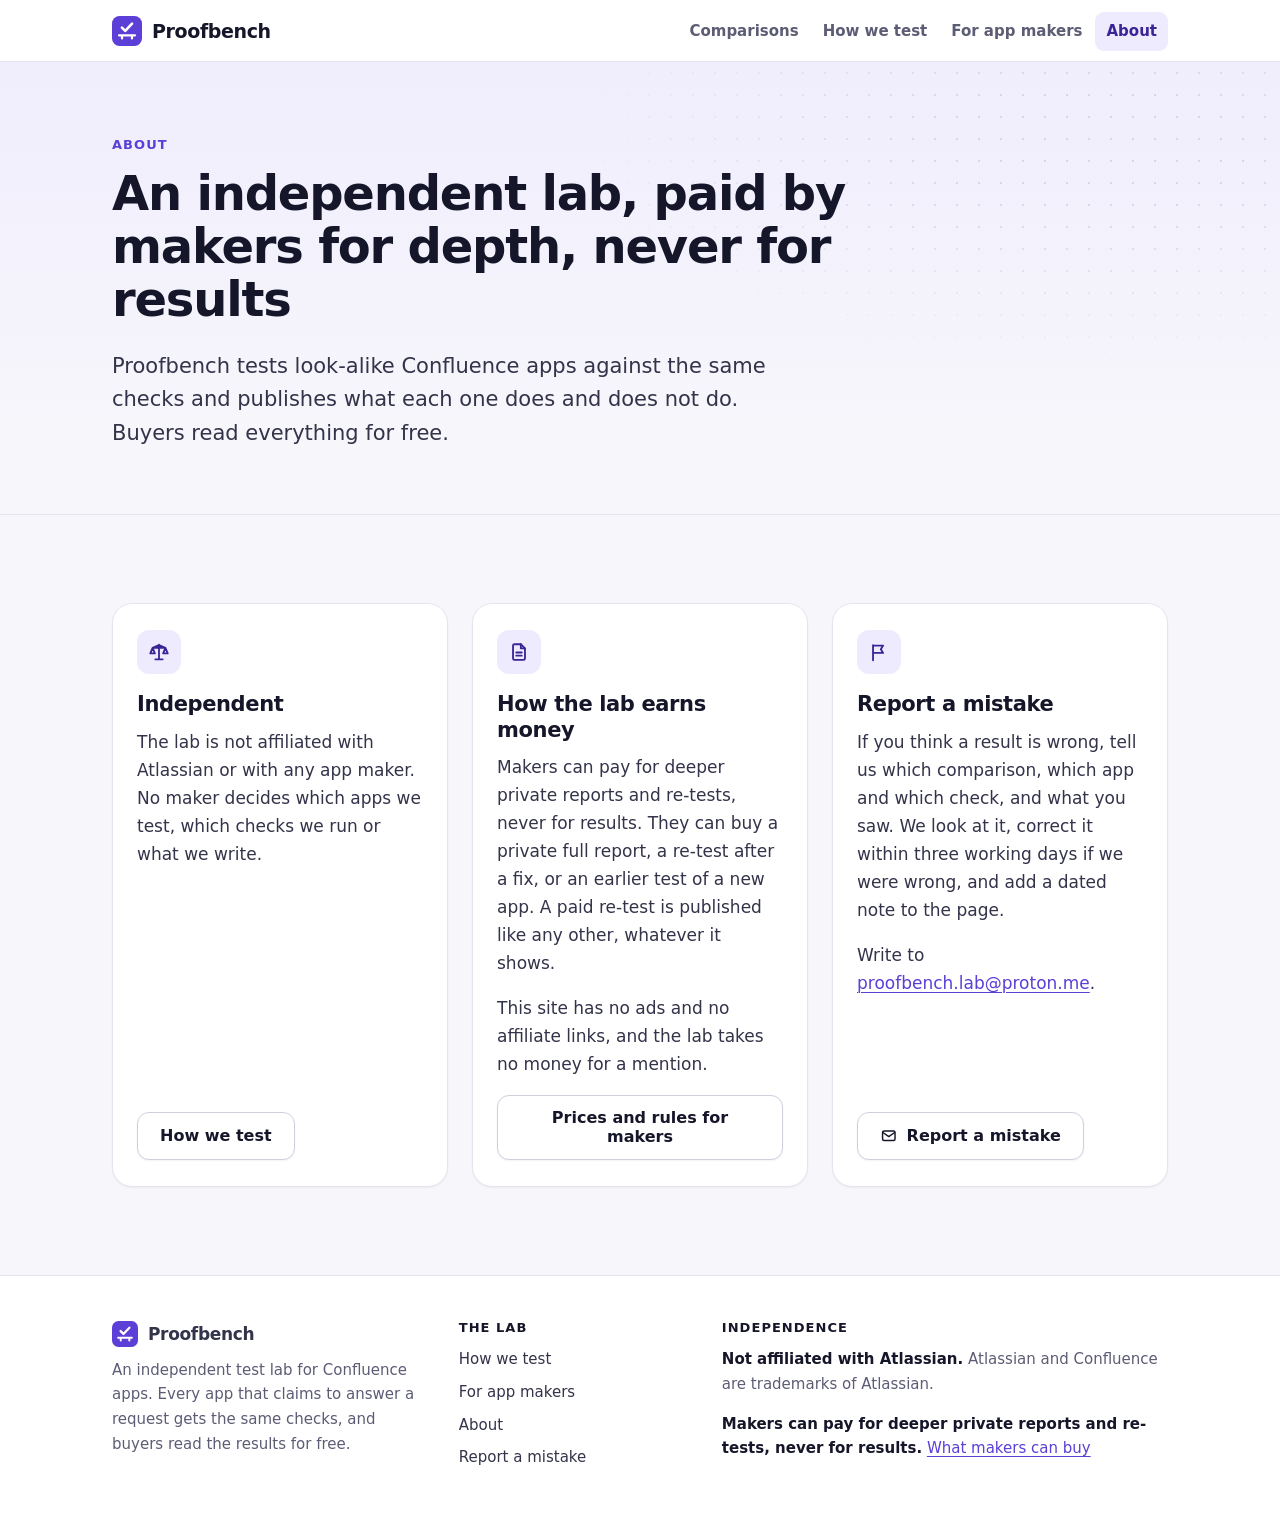
==== about/index.html @ 047f7335 "feat: publish the redesigned site A logo and colours, a clearer home page with an example results ta" ====
<!DOCTYPE html>
<html lang="en">
<head>
<meta charset="utf-8">
<meta name="viewport" content="width=device-width, initial-scale=1">
<meta name="color-scheme" content="light dark">
<meta name="theme-color" content="#f0edfd" media="(prefers-color-scheme: light)">
<meta name="theme-color" content="#15143a" media="(prefers-color-scheme: dark)">
<title>About · Proofbench</title>
<meta name="description" content="Who runs the lab, how it earns money and how to report a mistake.">
<meta property="og:type" content="website">
<meta property="og:site_name" content="Proofbench">
<meta property="og:title" content="About">
<meta property="og:description" content="Who runs the lab, how it earns money and how to report a mistake.">
<meta property="og:url" content="https://world-wide-nodes.github.io/App_Testing_Lab/about/">
<meta property="og:image" content="https://world-wide-nodes.github.io/App_Testing_Lab/assets/share-proofbench.png">
<meta property="og:image:width" content="1200">
<meta property="og:image:height" content="630">
<meta property="og:image:alt" content="Proofbench: which Confluence app really does what you asked for? The same checks for every app, and results are never for sale.">
<meta name="twitter:card" content="summary_large_image">
<meta name="twitter:image" content="https://world-wide-nodes.github.io/App_Testing_Lab/assets/share-proofbench.png">
<meta name="twitter:image:alt" content="Proofbench: which Confluence app really does what you asked for? The same checks for every app, and results are never for sale.">
<meta name="twitter:title" content="About">
<meta name="twitter:description" content="Who runs the lab, how it earns money and how to report a mistake.">
<link rel="icon" href="../assets/favicon.svg" type="image/svg+xml">
<link rel="stylesheet" href="../assets/site.css">
</head>
<body>
<svg xmlns="http://www.w3.org/2000/svg" class="sprite" aria-hidden="true" focusable="false">
  <symbol id="i-pass" viewBox="0 0 24 24"><path d="M5 12.5l4.5 4.5L19 7.5"/></symbol>
  <symbol id="i-partial" viewBox="0 0 24 24"><circle cx="12" cy="12" r="7.5"/><path d="M12 4.5a7.5 7.5 0 0 0 0 15z" fill="currentColor" stroke="none"/></symbol>
  <symbol id="i-fail" viewBox="0 0 24 24"><path d="M7 7l10 10M17 7L7 17"/></symbol>
  <symbol id="i-na" viewBox="0 0 24 24"><circle cx="12" cy="12" r="7.5"/><path d="M6.8 17.2L17.2 6.8"/></symbol>
  <symbol id="i-dash" viewBox="0 0 24 24"><path d="M7 12h10"/></symbol>
  <symbol id="i-arrow" viewBox="0 0 24 24"><path d="M5 12h14M13 6l6 6-6 6"/></symbol>
  <symbol id="i-down" viewBox="0 0 24 24"><path d="M12 5v14M6 13l6 6 6-6"/></symbol>
  <symbol id="i-chevron" viewBox="0 0 24 24"><path d="M6 9l6 6 6-6"/></symbol>
  <symbol id="i-external" viewBox="0 0 24 24"><path d="M14 4.5h5.5V10M19.5 4.5L11 13M18 14v4.5a1.5 1.5 0 0 1-1.5 1.5h-11A1.5 1.5 0 0 1 4 18.5v-11A1.5 1.5 0 0 1 5.5 6H10"/></symbol>
  <symbol id="i-info" viewBox="0 0 24 24"><circle cx="12" cy="12" r="8.5"/><path d="M12 11v5.5M12 7.8v.2"/></symbol>
  <symbol id="i-mail" viewBox="0 0 24 24"><rect x="3.5" y="5.5" width="17" height="13" rx="2"/><path d="M4 7.5l8 5.5 8-5.5"/></symbol>
  <symbol id="i-checklist" viewBox="0 0 24 24"><path d="M4 6.5l1.6 1.6L8.8 5M4 12.5l1.6 1.6 3.2-3.1M4 18.5l1.6 1.6 3.2-3.1M12 7h8M12 13h8M12 19h8"/></symbol>
  <symbol id="i-scale" viewBox="0 0 24 24"><path d="M12 4v16M8 20h8M5 7.5h14M12 4.5l-7 3M12 4.5l7 3M5 7.5l-2.5 6h5zM19 7.5l-2.5 6h5z"/></symbol>
  <symbol id="i-repeat" viewBox="0 0 24 24"><path d="M16.5 3.5l3 3-3 3M4.5 11.5v-1a4 4 0 0 1 4-4h11M7.5 20.5l-3-3 3-3M19.5 12.5v1a4 4 0 0 1-4 4h-11"/></symbol>
  <symbol id="i-search" viewBox="0 0 24 24"><circle cx="10.5" cy="10.5" r="6.5"/><path d="M15.5 15.5l5 5"/></symbol>
  <symbol id="i-code" viewBox="0 0 24 24"><path d="M8.5 7l-5 5 5 5M15.5 7l5 5-5 5M13.5 4.5l-3 15"/></symbol>
  <symbol id="i-eye" viewBox="0 0 24 24"><path d="M2.5 12S6 5.5 12 5.5 21.5 12 21.5 12 18 18.5 12 18.5 2.5 12 2.5 12z"/><circle cx="12" cy="12" r="3"/></symbol>
  <symbol id="i-reply" viewBox="0 0 24 24"><path d="M5.5 19.5v-3.5h-1A1.5 1.5 0 0 1 3 14.5v-9A1.5 1.5 0 0 1 4.5 4h15A1.5 1.5 0 0 1 21 5.5v9a1.5 1.5 0 0 1-1.5 1.5H9.5z"/><path d="M7.5 8.5h9M7.5 12h6"/></symbol>
  <symbol id="i-badge" viewBox="0 0 24 24"><circle cx="12" cy="9" r="5.5"/><path d="M8.6 13.3L7.5 20.5l4.5-2.4 4.5 2.4-1.1-7.2"/></symbol>
  <symbol id="i-check-circle" viewBox="0 0 24 24"><circle cx="12" cy="12" r="8.5"/><path d="M8.3 12.3l2.6 2.6 4.9-5.3"/></symbol>
  <symbol id="i-report" viewBox="0 0 24 24"><path d="M14 3.5H7A1.5 1.5 0 0 0 5.5 5v14A1.5 1.5 0 0 0 7 20.5h10a1.5 1.5 0 0 0 1.5-1.5V8z"/><path d="M14 3.5V8h4.5M9 12.5h6M9 16h6"/></symbol>
  <symbol id="i-retest" viewBox="0 0 24 24"><path d="M19.5 12a7.5 7.5 0 1 1-2.3-5.4M19.5 4.5V9H15"/><path d="M9 12.3l2 2 4-4.3"/></symbol>
  <symbol id="i-calendar" viewBox="0 0 24 24"><rect x="4" y="5.5" width="16" height="14.5" rx="2"/><path d="M4 10h16M8.5 3.5v4M15.5 3.5v4M12 13v4M10 15h4"/></symbol>
  <symbol id="i-site" viewBox="0 0 24 24"><rect x="3.5" y="4.5" width="17" height="12" rx="2"/><path d="M8.5 20h7M12 16.5V20"/></symbol>
  <symbol id="i-flag" viewBox="0 0 24 24"><path d="M5.5 21V4.5M5.5 5h11l-2.5 4 2.5 4h-11"/></symbol>
</svg>
<a class="skip" href="#main">Skip to the content</a>
<header class="top">
  <div class="wrap top-row">
    <a class="brand" href="../"><svg class="brand-mark" viewBox="0 0 32 32" aria-hidden="true" focusable="false"><rect class="brand-tile" width="32" height="32" rx="8"/><g fill="none" stroke="#fff" stroke-linecap="round" stroke-linejoin="round"><path stroke-width="2.8" d="M10.6 12.4l3.5 3.5 7.3-7.7"/><path stroke-width="2.4" d="M7.5 20.6h17M10.7 20.6v3.3M21.3 20.6v3.3"/></g></svg><span>Proofbench</span></a>
    <nav class="site-nav" aria-label="Main">
      <ul class="nav">
        <li><a href="../">Comparisons</a></li>
        <li><a href="../method/">How we test</a></li>
        <li><a href="../makers/"><span class="nav-long">For app makers</span><span class="nav-short" aria-hidden="true">Makers</span></a></li>
        <li><a href="../about/" aria-current="page">About</a></li>
      </ul>
    </nav>
  </div>
</header>
<main id="main">
<header class="page-head">
  <div class="wrap">
    <p class="kicker">About</p>
    <h1>An independent lab, paid by makers for depth, never for results</h1>
    <p class="lead">Proofbench tests look-alike Confluence apps against the same checks and publishes what each one does and does not do. Buyers read everything for free.</p>
  </div>
</header>

<section class="section">
  <div class="wrap about-grid">
    <section class="about-card" aria-labelledby="independent-title">
      <span class="icon-tile"><svg class="icon" aria-hidden="true"><use href="#i-scale"/></svg></span>
      <h2 id="independent-title">Independent</h2>
      <p>The lab is not affiliated with Atlassian or with any app maker. No maker decides which apps we test, which checks we run or what we write.</p>
      <a class="btn btn-secondary" href="../method/">How we test</a>
    </section>

    <section class="about-card" aria-labelledby="money-title">
      <span class="icon-tile"><svg class="icon" aria-hidden="true"><use href="#i-report"/></svg></span>
      <h2 id="money-title">How the lab earns money</h2>
      <p>Makers can pay for deeper private reports and re-tests, never for results. They can buy a private full report, a re-test after a fix, or an earlier test of a new app. A paid re-test is published like any other, whatever it shows.</p>
      <p>This site has no ads and no affiliate links, and the lab takes no money for a mention.</p>
      <a class="btn btn-secondary" href="../makers/">Prices and rules for makers</a>
    </section>

    <section class="about-card" id="report" aria-labelledby="report-title">
      <span class="icon-tile"><svg class="icon" aria-hidden="true"><use href="#i-flag"/></svg></span>
      <h2 id="report-title">Report a mistake</h2>
      <p>If you think a result is wrong, tell us which comparison, which app and which check, and what you saw. We look at it, correct it within three working days if we were wrong, and add a dated note to the page.</p>
      <p>Write to <a href="mailto:proofbench.lab@proton.me">proofbench.lab@proton.me</a>.</p>
      <a class="btn btn-secondary" href="mailto:proofbench.lab@proton.me?subject=Mistake%20report"><svg class="icon" aria-hidden="true"><use href="#i-mail"/></svg>Report a mistake</a>
    </section>
  </div>
</section>

</main>
<footer class="foot">
  <div class="wrap foot-grid">
    <div>
      <a class="brand" href="../"><svg class="brand-mark" viewBox="0 0 32 32" aria-hidden="true" focusable="false"><rect class="brand-tile" width="32" height="32" rx="8"/><g fill="none" stroke="#fff" stroke-linecap="round" stroke-linejoin="round"><path stroke-width="2.8" d="M10.6 12.4l3.5 3.5 7.3-7.7"/><path stroke-width="2.4" d="M7.5 20.6h17M10.7 20.6v3.3M21.3 20.6v3.3"/></g></svg><span>Proofbench</span></a>
      <p>An independent test lab for Confluence apps. Every app that claims to answer a request gets the same checks, and buyers read the results for free.</p>
    </div>
    <div>
      <h2>The lab</h2>
      <ul>
        <li><a href="../method/">How we test</a></li>
        <li><a href="../makers/">For app makers</a></li>
        <li><a href="../about/">About</a></li>
        <li><a href="../about/#report">Report a mistake</a></li>
      </ul>
    </div>
    <div>
      <h2>Independence</h2>
      <p><strong>Not affiliated with Atlassian.</strong> Atlassian and Confluence are trademarks of Atlassian.</p>
      <p><strong>Makers can pay for deeper private reports and re-tests, never for results.</strong>
        <a href="../makers/">What makers can buy</a></p>
    </div>
  </div>
</footer>
</body>
</html>
---- assets/site.css ----
/* The lab's one stylesheet. System fonts only: nothing loads from another host.
   Phone first: base rules are for small screens, wider screens add to them. */

/* Tokens ------------------------------------------------------------------------------ */
:root {
  color-scheme: light dark;
  --font: system-ui, -apple-system, "Segoe UI", Roboto, "Helvetica Neue", Arial, sans-serif;
  --mono: ui-monospace, SFMono-Regular, Menlo, Consolas, monospace;

  --bg: #f7f7fb;
  --bg-tint: #f0edfd;
  --surface: #ffffff;
  --surface-2: #f4f4f9;
  --text: #16162a;
  --text-2: #33334a;
  --muted: #5c5c75;
  --line: #e4e4ef;
  --line-strong: #cfcfe0;
  --dot: rgb(91 63 214 / 0.16);

  --brand: #5b3fd6;            /* links, buttons, focus */
  --brand-hover: #4a2fc0;
  --brand-strong: #3a2496;     /* text on the soft brand tint */
  --brand-soft: #efebff;
  --brand-soft-2: #ddd4ff;
  --brand-tile: #5b3fd6;       /* the logo tile */
  --on-brand: #ffffff;

  --pass-bg: #e3f5e9; --pass-fg: #17663a; --pass-line: #b6e2c4;
  --partial-bg: #fdf1d6; --partial-fg: #7a4a00; --partial-line: #efd18a;
  --fail-bg: #fde6e6; --fail-fg: #a3201f; --fail-line: #f2b8b8;
  --na-bg: #ececf2; --na-fg: #4a4a5c; --na-line: #d3d3e0;

  --shadow-1: 0 1px 2px rgb(22 22 42 / 0.05);
  --shadow-2: 0 1px 2px rgb(22 22 42 / 0.04), 0 10px 28px -12px rgb(22 22 42 / 0.18);
  --shadow-3: 0 2px 6px rgb(22 22 42 / 0.05), 0 28px 56px -20px rgb(58 36 150 / 0.34);

  --r-sm: 8px;
  --r: 14px;
  --r-lg: 20px;
  --wrap: 70rem;
}
@media (prefers-color-scheme: dark) {
  :root {
    --bg: #0e0f1b;
    --bg-tint: #15143a;
    --surface: #161828;
    --surface-2: #1d1f33;
    --text: #ecebf5;
    --text-2: #d2d2e3;
    --muted: #a6a8c0;
    --line: #2a2c42;
    --line-strong: #3d405c;
    --dot: rgb(180 162 255 / 0.13);

    --brand: #b4a2ff;
    --brand-hover: #cdc1ff;
    --brand-strong: #dad1ff;
    --brand-soft: #241f47;
    --brand-soft-2: #3a3170;
    --brand-tile: #7b61f0;
    --on-brand: #12102a;

    --pass-bg: #11321f; --pass-fg: #8fe3ae; --pass-line: #22573a;
    --partial-bg: #3a2a0a; --partial-fg: #f5cf7c; --partial-line: #6a4d14;
    --fail-bg: #431b1e; --fail-fg: #f7a8a8; --fail-line: #6f2c31;
    --na-bg: #262838; --na-fg: #c6c7d9; --na-line: #3c3f58;

    --shadow-1: 0 1px 2px rgb(0 0 0 / 0.4);
    --shadow-2: 0 1px 2px rgb(0 0 0 / 0.35), 0 12px 30px -14px rgb(0 0 0 / 0.7);
    --shadow-3: 0 2px 6px rgb(0 0 0 / 0.35), 0 30px 60px -24px rgb(0 0 0 / 0.85);
  }
}

/* Base -------------------------------------------------------------------------------- */
*, *::before, *::after { box-sizing: border-box; }
html { -webkit-text-size-adjust: 100%; text-size-adjust: 100%; }
body {
  margin: 0;
  background: var(--bg);
  color: var(--text);
  font: 1.0625rem/1.65 var(--font);
  overflow-wrap: anywhere;
  -webkit-font-smoothing: antialiased;
}
a { color: var(--brand); text-decoration-thickness: 1px; text-underline-offset: 0.18em; }
a:hover { color: var(--brand-hover); text-decoration-thickness: 2px; }
:focus-visible { outline: 3px solid var(--brand); outline-offset: 3px; border-radius: 4px; }
h1, h2, h3 { margin: 0 0 0.5em; line-height: 1.2; font-weight: 700; color: var(--text); }
h1 { font-size: clamp(2rem, 1.45rem + 2.4vw, 3rem); line-height: 1.1; letter-spacing: -0.025em; }
h2 { font-size: clamp(1.5rem, 1.25rem + 1vw, 2.125rem); letter-spacing: -0.018em; }
h3 { font-size: 1.1875rem; letter-spacing: -0.01em; }
p { margin: 0 0 1em; }
ul, ol { padding-left: 1.3em; }
q { quotes: "\201C" "\201D"; }
code { font-family: var(--mono); font-size: 0.9em; }
img, svg { max-width: 100%; }
@media (prefers-reduced-motion: reduce) {
  *, *::before, *::after { transition: none !important; scroll-behavior: auto !important; }
}

.wrap { max-width: var(--wrap); margin: 0 auto; padding: 0 16px; }
@media (min-width: 640px) { .wrap { padding: 0 24px; } }
@media (min-width: 1100px) { .wrap { padding: 0 32px; } }
.narrow { max-width: 46rem; }
.sr-only { position: absolute !important; width: 1px; height: 1px; padding: 0; margin: -1px;
  overflow: hidden; clip: rect(0 0 0 0); white-space: nowrap; border: 0; }
.skip { position: absolute; left: -999px; top: 8px; z-index: 10; background: var(--surface);
  color: var(--text); padding: 10px 14px; border-radius: var(--r-sm); box-shadow: var(--shadow-2); }
.skip:focus { left: 16px; }
.sprite { position: absolute; width: 0; height: 0; overflow: hidden; }
.icon { width: 1.25em; height: 1.25em; flex: none; fill: none; stroke: currentColor; stroke-width: 2;
  stroke-linecap: round; stroke-linejoin: round; vertical-align: -0.22em; }

.preview { background: var(--partial-bg); color: var(--partial-fg); border-bottom: 1px solid var(--partial-line);
  padding: 10px 16px; text-align: center; font-size: 0.9375rem; }
.note { color: var(--muted); font-size: 0.9375rem; }
.muted { color: var(--muted); }
.placeholder { background: var(--partial-bg); color: var(--partial-fg); padding: 2px 8px;
  border-radius: 6px; }

/* Sections and headings */
.section { padding: 56px 0; }
@media (min-width: 900px) { .section { padding: 88px 0; } }
.section-next { padding-top: 0; }
.section-first { padding-top: 40px; }
@media (min-width: 900px) { .section-first { padding-top: 64px; } }
.section-alt { background: var(--surface); border-top: 1px solid var(--line);
  border-bottom: 1px solid var(--line); }
.section-head { max-width: 46rem; margin-bottom: 32px; }
.section-head p:last-child { margin-bottom: 0; }
.kicker { margin: 0 0 12px; font-size: 0.8125rem; font-weight: 700; letter-spacing: 0.08em;
  text-transform: uppercase; color: var(--brand); }
.lead { font-size: clamp(1.125rem, 1.05rem + 0.35vw, 1.3125rem); line-height: 1.6;
  color: var(--text-2); max-width: 44rem; }
* + .block { margin-top: 56px; }
@media (min-width: 900px) { * + .block { margin-top: 72px; } }

/* Header and footer ------------------------------------------------------------------- */
.top { background: var(--surface); border-bottom: 1px solid var(--line); }
.top-row { display: flex; flex-wrap: wrap; align-items: center; justify-content: space-between;
  gap: 6px 24px; padding-top: 12px; padding-bottom: 10px; }
.brand { display: inline-flex; align-items: center; gap: 10px; font-weight: 750;
  font-size: 1.1875rem; letter-spacing: -0.02em; color: var(--text); text-decoration: none; }
.brand:hover { color: var(--text); }
.brand-mark { width: 30px; height: 30px; flex: none; }
.brand-tile { fill: var(--brand-tile); }
.nav { list-style: none; display: flex; flex-wrap: wrap; gap: 2px; margin: 0; padding: 0; }
.nav a { display: block; padding: 7px 11px; border-radius: 9px; color: var(--muted);
  font-size: 0.9375rem; font-weight: 600; text-decoration: none;
  transition: background-color 0.15s, color 0.15s; }
.nav a:hover { color: var(--text); background: var(--surface-2); }
.nav a[aria-current="page"] { color: var(--brand-strong); background: var(--brand-soft); }
.nav-short { display: none; }
@media (max-width: 719px) {
  .site-nav { width: 100%; border-top: 1px solid var(--line); padding-top: 6px; }
  .nav { justify-content: space-between; }
  .nav a { padding: 6px 8px; font-size: 0.9063rem; }
}
@media (max-width: 459px) {
  .nav-long { position: absolute; width: 1px; height: 1px; overflow: hidden; clip: rect(0 0 0 0);
    white-space: nowrap; }
  .nav-short { display: inline; }
  .nav a { padding: 6px 5px; }
}
@media (max-width: 359px) {
  .nav { gap: 0; }
  .nav a { padding: 6px 3px; font-size: 0.8125rem; }
  .chip { font-size: 0.8125rem; }
}

.foot { background: var(--surface); border-top: 1px solid var(--line); color: var(--muted);
  font-size: 0.9375rem; }
.foot-grid { display: grid; gap: 28px; padding-top: 44px; padding-bottom: 44px; }
@media (min-width: 860px) { .foot-grid { grid-template-columns: 1.1fr 0.8fr 1.6fr; gap: 40px; } }
.foot .brand { font-size: 1.0625rem; margin-bottom: 10px; }
.foot .brand-mark { width: 26px; height: 26px; }
.foot h2 { font-size: 0.8125rem; text-transform: uppercase; letter-spacing: 0.08em;
  color: var(--text); margin-bottom: 12px; }
.foot ul { list-style: none; margin: 0; padding: 0; display: grid; gap: 8px; }
.foot a { color: var(--text-2); text-decoration: none; }
.foot a:hover { color: var(--brand); text-decoration: underline; }
.foot strong { color: var(--text); }
.foot p a { color: var(--brand); text-decoration: underline; }
.foot p:last-child { margin-bottom: 0; }

/* Buttons, tags and chips ------------------------------------------------------------- */
.btn { display: inline-flex; align-items: center; justify-content: center; gap: 9px;
  min-height: 48px; padding: 12px 22px; border-radius: 12px; border: 1px solid transparent;
  font-size: 1rem; font-weight: 650; line-height: 1.2; text-decoration: none; text-align: center;
  transition: background-color 0.15s, border-color 0.15s, box-shadow 0.15s, transform 0.15s; }
.btn:hover { text-decoration: none; transform: translateY(-1px); }
.btn .icon { width: 1.1em; height: 1.1em; }
.btn-primary { background: var(--brand); color: var(--on-brand);
  box-shadow: 0 1px 2px rgb(22 22 42 / 0.12), 0 8px 18px -8px rgb(91 63 214 / 0.6); }
.btn-primary:hover { background: var(--brand-hover); color: var(--on-brand); }
.btn-secondary { background: var(--surface); color: var(--text); border-color: var(--line-strong);
  box-shadow: var(--shadow-1); }
.btn-secondary:hover { color: var(--brand-strong); border-color: var(--brand); }
.btn-light { background: #ffffff; color: #2a1b6b; }
.btn-light:hover { background: #f0ecff; color: #2a1b6b; }
.btn-row { display: flex; flex-wrap: wrap; gap: 12px; }
@media (max-width: 479px) { .btn-row .btn { flex: 1 1 100%; } }

.tag { display: inline-flex; align-items: center; gap: 7px; margin: 0 0 12px; padding: 3px 11px;
  border-radius: 999px; font-size: 0.8125rem; font-weight: 700; line-height: 1.5; }
.tag-progress { background: var(--brand-soft); color: var(--brand-strong); }
.tag-progress::before { content: ""; width: 8px; height: 8px; border-radius: 50%;
  background: var(--brand); box-shadow: 0 0 0 3px var(--brand-soft-2); }
.tag-published { background: var(--surface-2); color: var(--text-2); box-shadow: inset 0 0 0 1px var(--line); }
.tag-draft { color: var(--partial-fg); background: var(--partial-bg); }
.nowrap { white-space: nowrap; }

.chip { display: inline-flex; align-items: center; gap: 9px; max-width: 100%; margin: 0 0 22px;
  padding: 6px 14px 6px 8px; border-radius: 18px; border: 1px solid var(--line);
  background: var(--surface); box-shadow: var(--shadow-1); color: var(--text-2);
  font-size: 0.875rem; font-weight: 600; line-height: 1.35; text-decoration: none;
  transition: border-color 0.15s, box-shadow 0.15s; }
.chip:hover { color: var(--text); border-color: var(--brand-soft-2); box-shadow: var(--shadow-2);
  text-decoration: none; }
.chip-label { flex: none; padding: 2px 9px; border-radius: 999px; background: var(--brand-soft);
  color: var(--brand-strong); font-size: 0.75rem; font-weight: 750; text-transform: uppercase;
  letter-spacing: 0.06em; }
.chip .icon { color: var(--muted); width: 1em; height: 1em; }

/* Outcome marks and pills: colour always comes with an icon and a word ----------------- */
.pill { display: inline-flex; align-items: center; gap: 5px; padding: 3px 10px 3px 7px;
  border-radius: 999px; border: 1px solid transparent; font-size: 0.8125rem; font-weight: 650;
  line-height: 1.45; white-space: nowrap; }
.pill .icon { width: 15px; height: 15px; stroke-width: 2.6; }
.mark { display: inline-grid; place-items: center; width: 26px; height: 26px; border-radius: 8px;
  border: 1px solid transparent; vertical-align: middle; }
.mark .icon { width: 16px; height: 16px; stroke-width: 2.7; }
.pill-pass, .mark-pass { background: var(--pass-bg); color: var(--pass-fg); border-color: var(--pass-line); }
.pill-partial, .mark-partial { background: var(--partial-bg); color: var(--partial-fg);
  border-color: var(--partial-line); }
.pill-fail, .mark-fail { background: var(--fail-bg); color: var(--fail-fg); border-color: var(--fail-line); }
.pill-na, .mark-na { background: var(--na-bg); color: var(--na-fg); border-color: var(--na-line); }
.sid { font-weight: 750; color: var(--muted); font-variant-numeric: tabular-nums; }

.legend { list-style: none; margin: 0; padding: 0; display: grid; gap: 12px; }
.legend li { display: grid; gap: 4px 14px; align-items: start; }
@media (min-width: 560px) { .legend li { grid-template-columns: 9.5rem 1fr; } }
.legend .pill { justify-self: start; }
.legend-inline { display: flex; flex-wrap: wrap; gap: 8px 16px; font-size: 0.8125rem; color: var(--muted); }
.legend-inline li { display: inline-flex; align-items: center; gap: 6px; }
.legend-inline .mark { width: 20px; height: 20px; border-radius: 6px; }
.legend-inline .mark .icon { width: 13px; height: 13px; }

/* Ticks and crosses */
.ticks, .crosses { list-style: none; margin: 0; padding: 0; display: grid; gap: 10px; }
.ticks li, .crosses li { position: relative; padding-left: 30px; }
.ticks li::before, .crosses li::before { content: ""; position: absolute; left: 0; top: 0.2em;
  width: 20px; height: 20px; border-radius: 50%; background-repeat: no-repeat;
  background-position: center; background-size: 12px 12px; }
.ticks li::before { background-color: var(--pass-bg); box-shadow: inset 0 0 0 1px var(--pass-line);
  background-image: url("data:image/svg+xml,%3Csvg xmlns='http://www.w3.org/2000/svg' viewBox='0 0 24 24' fill='none' stroke='%2317663a' stroke-width='3.4' stroke-linecap='round' stroke-linejoin='round'%3E%3Cpath d='M5 12.5l4.5 4.5L19 7.5'/%3E%3C/svg%3E"); }
.crosses li::before { background-color: var(--fail-bg); box-shadow: inset 0 0 0 1px var(--fail-line);
  background-image: url("data:image/svg+xml,%3Csvg xmlns='http://www.w3.org/2000/svg' viewBox='0 0 24 24' fill='none' stroke='%23a3201f' stroke-width='3.4' stroke-linecap='round'%3E%3Cpath d='M7 7l10 10M17 7L7 17'/%3E%3C/svg%3E"); }
@media (prefers-color-scheme: dark) {
  .ticks li::before { background-image: url("data:image/svg+xml,%3Csvg xmlns='http://www.w3.org/2000/svg' viewBox='0 0 24 24' fill='none' stroke='%238fe3ae' stroke-width='3.4' stroke-linecap='round' stroke-linejoin='round'%3E%3Cpath d='M5 12.5l4.5 4.5L19 7.5'/%3E%3C/svg%3E"); }
  .crosses li::before { background-image: url("data:image/svg+xml,%3Csvg xmlns='http://www.w3.org/2000/svg' viewBox='0 0 24 24' fill='none' stroke='%23f7a8a8' stroke-width='3.4' stroke-linecap='round'%3E%3Cpath d='M7 7l10 10M17 7L7 17'/%3E%3C/svg%3E"); }
}

/* Cards */
.card { position: relative; background: var(--surface); border: 1px solid var(--line);
  border-radius: var(--r-lg); padding: 24px; box-shadow: var(--shadow-1); }
.card h3 { font-size: 1.25rem; }
.card p:last-child { margin-bottom: 0; }
.icon-tile { display: grid; place-items: center; width: 44px; height: 44px; flex: none;
  border-radius: 12px; background: var(--brand-soft); color: var(--brand-strong); }
.icon-tile .icon { width: 22px; height: 22px; }

/* Page heads -------------------------------------------------------------------------- */
.hero, .page-head { position: relative; overflow: hidden; border-bottom: 1px solid var(--line);
  background: linear-gradient(180deg, var(--bg-tint), var(--bg) 88%); }
.hero::before, .page-head::before { content: ""; position: absolute; inset: 0; pointer-events: none;
  background-image: radial-gradient(var(--dot) 1.2px, transparent 1.5px); background-size: 22px 22px;
  -webkit-mask-image: radial-gradient(ellipse 60% 70% at 85% 20%, #000 20%, transparent 70%);
  mask-image: radial-gradient(ellipse 60% 70% at 85% 20%, #000 20%, transparent 70%); }
.page-head { padding: 44px 0 40px; }
@media (min-width: 900px) { .page-head { padding: 72px 0 64px; } }
.page-head .wrap { position: relative; }
.page-head h1 { max-width: 22ch; }
.page-head .lead { margin-bottom: 0; }
.page-head .btn-row { margin-top: 28px; }
.crumbs { margin: 0 0 18px; font-size: 0.9375rem; }
.crumbs a { display: inline-flex; align-items: center; gap: 6px; color: var(--muted); text-decoration: none; }
.crumbs a:hover { color: var(--brand); }
.crumbs .icon { transform: rotate(180deg); width: 1em; height: 1em; }

/* Home: hero -------------------------------------------------------------------------- */
.hero-grid { position: relative; display: grid; gap: 44px; padding-top: 40px; padding-bottom: 56px; }
@media (min-width: 1000px) {
  .hero-grid { grid-template-columns: minmax(0, 1.05fr) minmax(0, 0.95fr); align-items: center;
    gap: 56px; padding-top: 80px; padding-bottom: 88px; }
}
.hero h1 { font-size: clamp(2.125rem, 1.35rem + 3.3vw, 3.5rem); line-height: 1.06;
  letter-spacing: -0.03em; max-width: 16ch; }
.hero .lead { margin-bottom: 28px; }
.hero-fine { list-style: none; margin: 22px 0 0; padding: 0; display: flex; flex-wrap: wrap;
  gap: 6px 16px; font-size: 0.9063rem; color: var(--muted); }
.hero-fine li { display: inline-flex; align-items: center; gap: 6px; }
.hero-fine .icon { color: var(--pass-fg); width: 1.05em; height: 1.05em; stroke-width: 2.6; }

/* The example results card */
.demo { margin: 0; padding: 16px 14px 14px; background: var(--surface); border: 1px solid var(--line);
  border-radius: 22px; box-shadow: var(--shadow-3); }
@media (min-width: 480px) { .demo { padding: 20px 20px 16px; } }
.demo-label { display: flex; align-items: center; gap: 8px; margin: 0 0 14px; padding: 7px 12px;
  border: 1px dashed var(--line-strong); border-radius: 10px; background: var(--surface-2);
  color: var(--text-2); font-size: 0.8125rem; font-weight: 700; }
.demo-label .icon { color: var(--brand); width: 1.1em; height: 1.1em; }
.demo-title { display: flex; justify-content: space-between; gap: 12px; margin: 0 2px 8px;
  font-size: 0.8125rem; color: var(--muted); font-weight: 600; }
.demo-table { width: 100%; border-collapse: collapse; font-size: 0.875rem; overflow-wrap: normal; }
.demo-table th, .demo-table td { padding: 8px 2px; text-align: center; }
.demo-table thead th { padding-top: 0; font-size: 0.75rem; font-weight: 650; color: var(--muted); }
.demo-table tbody th { text-align: left; font-weight: 650; white-space: nowrap; padding-right: 6px; }
.demo-table tbody tr > * { border-top: 1px solid var(--line); }
.demo-table .demo-score { text-align: right; font-weight: 750; white-space: nowrap;
  font-variant-numeric: tabular-nums; padding-left: 6px; }
.demo-table .demo-untested { text-align: left; }
.demo-why { color: var(--muted); font-size: 0.8125rem; margin-left: 6px; }
.demo .mark { width: 24px; height: 24px; border-radius: 7px; }
.demo .mark .icon { width: 15px; height: 15px; }
.demo .legend-inline { margin: 12px 2px 0; padding-top: 12px; border-top: 1px solid var(--line); }
@media (max-width: 359px) {
  .demo { padding: 14px 10px 12px; }
  .demo .mark { width: 21px; height: 21px; border-radius: 6px; }
  .demo .mark .icon { width: 13px; height: 13px; }
  .demo-table { font-size: 0.8125rem; }
}

/* Home: trust strip */
.trust { list-style: none; margin: 0; padding: 0; display: grid; gap: 14px; }
@media (min-width: 800px) {
  .trust { grid-template-columns: repeat(3, 1fr); gap: 20px; }
  .trust li { flex-direction: column; gap: 14px; padding: 24px; }
}
.trust li { display: flex; gap: 16px; align-items: flex-start; padding: 22px;
  background: var(--surface); border: 1px solid var(--line); border-radius: var(--r-lg);
  box-shadow: var(--shadow-1); }
.trust h3 { font-size: 1.0625rem; margin-bottom: 4px; }
.trust p { margin: 0; color: var(--muted); font-size: 0.9688rem; line-height: 1.55; }

/* Home: how a comparison is made */
.timeline { list-style: none; margin: 0; padding: 0; display: grid; counter-reset: step; }
.timeline > li { position: relative; padding: 0 0 30px 62px; counter-increment: step; }
.timeline > li::before { content: counter(step); position: absolute; left: 0; top: -4px;
  width: 42px; height: 42px; display: grid; place-items: center; border-radius: 50%;
  background: var(--surface); border: 2px solid var(--brand); color: var(--brand-strong);
  font-weight: 750; font-size: 1.0625rem; box-shadow: 0 0 0 5px var(--bg); }
.timeline > li::after { content: ""; position: absolute; left: 20px; top: 44px; bottom: 2px;
  width: 2px; border-radius: 2px; background: var(--brand-soft-2); }
.timeline > li:last-child { padding-bottom: 0; }
.timeline > li:last-child::after { display: none; }
.timeline h3 { font-size: 1.0938rem; margin-bottom: 4px; }
.timeline p { margin: 0; color: var(--muted); font-size: 0.9688rem; line-height: 1.55; }
@media (min-width: 900px) {
  .timeline { grid-template-columns: repeat(5, minmax(0, 1fr)); gap: 24px; }
  .timeline > li { padding: 62px 0 0; }
  .timeline > li::before { top: 0; }
  .timeline > li::after { left: 54px; right: -12px; top: 20px; bottom: auto; width: auto; height: 2px; }
}
.more-link { display: inline-flex; align-items: center; gap: 8px; margin-top: 32px; font-weight: 650;
  text-decoration: none; }
.more-link:hover { text-decoration: underline; }
.more-link .icon { width: 1.05em; height: 1.05em; transition: transform 0.15s; }
.more-link:hover .icon { transform: translateX(3px); }

/* Home: one card per audience */
.audiences { display: grid; gap: 20px; }
@media (min-width: 860px) { .audiences { grid-template-columns: 1fr 1fr; gap: 24px; } }
.aud { display: flex; flex-direction: column; padding: 28px 24px; border-radius: 22px;
  background: var(--surface); border: 1px solid var(--line); box-shadow: var(--shadow-2); }
@media (min-width: 640px) { .aud { padding: 32px; } }
.aud-makers { background: linear-gradient(165deg, var(--brand-soft), var(--surface) 62%);
  border-color: var(--brand-soft-2); }
.aud .kicker { margin: 18px 0 8px; }
.aud h3 { font-size: clamp(1.3125rem, 1.2rem + 0.4vw, 1.5rem); margin-bottom: 10px; }
.aud > p:not(.kicker) { color: var(--text-2); }
.aud-makers .icon-tile { background: var(--surface); box-shadow: inset 0 0 0 1px var(--brand-soft-2); }
.aud .ticks { margin: 4px 0 28px; }
.aud .btn { margin-top: auto; align-self: flex-start; }
@media (max-width: 479px) { .aud .btn { align-self: stretch; } }

/* Home: comparisons */
.cards { list-style: none; margin: 0; padding: 0; display: grid; gap: 20px; }
@media (min-width: 860px) { .cards-published { grid-template-columns: repeat(2, 1fr); } }
.cards + h3 { margin-top: 40px; }
.card-published { transition: border-color 0.15s, box-shadow 0.15s, transform 0.15s; }
.card-published:hover { border-color: var(--brand-soft-2); box-shadow: var(--shadow-2); transform: translateY(-2px); }
.card-published h3 a { color: var(--text); text-decoration: none; }
.card-published h3 a::after { content: ""; position: absolute; inset: 0; border-radius: inherit; }
.card-published h3 a:hover { text-decoration: underline; }
.card-published .meta { color: var(--muted); font-size: 0.9375rem; }
.card-cta { display: inline-flex; align-items: center; gap: 8px; margin-top: 6px; font-weight: 650;
  color: var(--brand); }
.card-progress { padding: 24px; }
@media (min-width: 640px) { .card-progress { padding: 32px; } }
.card-progress h3 { font-size: clamp(1.3125rem, 1.2rem + 0.5vw, 1.625rem); margin-bottom: 8px; }
.card-progress .request { color: var(--text-2); }
.progress-now { margin: 0 0 6px; padding: 12px 16px; border-radius: 12px; background: var(--surface-2);
  color: var(--text-2); }
.progress-now strong { color: var(--text); }
.empty { padding: 24px; background: var(--surface); border: 1px dashed var(--line-strong);
  border-radius: var(--r-lg); color: var(--muted); }

/* Stages of a comparison in progress */
.stages { list-style: none; margin: 22px 0; padding: 0; display: grid; gap: 12px; counter-reset: stage; }
.stage { position: relative; display: flex; align-items: center; min-height: 26px; padding-left: 38px;
  counter-increment: stage; color: var(--muted); font-size: 0.9375rem; line-height: 1.35; }
.stage::before { content: counter(stage); position: absolute; left: 0; top: 50%;
  transform: translateY(-50%); width: 26px; height: 26px; display: grid; place-items: center;
  border-radius: 50%; border: 1px solid var(--line-strong); background: var(--surface);
  color: var(--muted); font-size: 0.75rem; font-weight: 750; }
.stage-done { color: var(--text-2); }
.stage-done::before { content: "\2713"; background: var(--brand); border-color: var(--brand);
  color: var(--on-brand); }
.stage-now { color: var(--text); font-weight: 700; }
.stage-now::before { border: 2px solid var(--brand); background: var(--brand-soft);
  color: var(--brand-strong); box-shadow: 0 0 0 4px var(--brand-soft); }
@media (min-width: 760px) {
  .stages { grid-template-columns: repeat(5, minmax(0, 1fr)); gap: 0; margin: 28px 0; }
  .stage { flex-direction: column; align-items: flex-start; padding: 38px 14px 0 0; }
  .stage::before { top: 0; transform: none; }
  .stage::after { content: ""; position: absolute; top: 12px; left: 34px; right: 8px; height: 2px;
    border-radius: 2px; background: var(--line-strong); }
  .stage-done::after { background: var(--brand); }
  .stage:last-child::after { display: none; }
}

/* How we test ------------------------------------------------------------------------- */
.callout { position: relative; display: grid; gap: 18px; padding: 24px 22px 24px 26px;
  border-radius: var(--r-lg); background: var(--surface); border: 1px solid var(--brand-soft-2);
  box-shadow: var(--shadow-2); overflow: hidden; }
.callout::before { content: ""; position: absolute; inset: 0 auto 0 0; width: 5px; background: var(--brand); }
@media (min-width: 860px) { .callout { grid-template-columns: auto 1fr; gap: 24px; padding: 32px 36px; } }
.callout h2 { font-size: clamp(1.3125rem, 1.15rem + 0.6vw, 1.625rem); margin-bottom: 12px; }
.callout .ticks { margin-bottom: 18px; }
.callout p:last-child { margin-bottom: 0; }
.head-callout { margin-top: 24px; position: relative; }
@media (min-width: 900px) { .head-callout { margin-top: -40px; } }

.steps { list-style: none; margin: 0; padding: 0; counter-reset: step; }
.steps > li { position: relative; padding: 0 0 36px 64px; counter-increment: step; }
.steps > li::before { content: counter(step); position: absolute; left: 0; top: -6px; width: 44px;
  height: 44px; display: grid; place-items: center; border-radius: 50%; background: var(--surface);
  border: 2px solid var(--brand); color: var(--brand-strong); font-weight: 750; font-size: 1.125rem;
  box-shadow: 0 0 0 5px var(--bg); }
.steps > li::after { content: ""; position: absolute; left: 21px; top: 44px; bottom: 4px; width: 2px;
  border-radius: 2px; background: var(--brand-soft-2); }
.steps > li:last-child { padding-bottom: 0; }
.steps > li:last-child::after { display: none; }
.steps h3 { font-size: clamp(1.1875rem, 1.1rem + 0.35vw, 1.375rem); margin-bottom: 6px; }
.steps p { margin: 0; color: var(--text-2); }
.step-tags { display: flex; flex-wrap: wrap; gap: 6px; margin: 0 0 8px; padding: 0; list-style: none; }
.step-tags li { padding: 1px 9px; border-radius: 999px; background: var(--brand-soft);
  color: var(--brand-strong); font-size: 0.75rem; font-weight: 750; letter-spacing: 0.02em; }
.step-key { scroll-margin-top: 20px; }
.step-key .step-body { margin-top: -10px; padding: 16px 18px; border-radius: var(--r);
  background: var(--brand-soft); border: 1px solid var(--brand-soft-2); }
.steps > li.step-key::before { background: var(--brand); color: var(--on-brand); }
.step-key .step-tags li { background: var(--surface); box-shadow: inset 0 0 0 1px var(--brand-soft-2); }
@media (min-width: 900px) { .steps-layout { display: grid; grid-template-columns: minmax(0, 1fr) 20rem; gap: 64px; align-items: start; } }
.aside-card { padding: 24px; border-radius: var(--r-lg); background: var(--surface);
  border: 1px solid var(--line); box-shadow: var(--shadow-1); margin-top: 40px; }
@media (min-width: 900px) { .aside-card { margin-top: 0; position: sticky; top: 24px; } }
.aside-card h2 { font-size: 1.125rem; }
.aside-card .legend li { grid-template-columns: 1fr; gap: 4px; }
.aside-card .legend p { margin: 0; font-size: 0.9375rem; color: var(--muted); }
.aside-card .note { margin: 18px 0 0; padding-top: 16px; border-top: 1px solid var(--line); }

.rules { list-style: none; margin: 0; padding: 0; display: grid; gap: 12px; }
@media (min-width: 760px) { .rules { grid-template-columns: 1fr 1fr; gap: 16px; } }
.rules li { display: flex; gap: 14px; align-items: flex-start; padding: 18px 20px;
  background: var(--surface); border: 1px solid var(--line); border-radius: var(--r);
  font-weight: 500; line-height: 1.5; }
.rules .icon { color: var(--brand); margin-top: 1px; width: 22px; height: 22px; }

/* For app makers ---------------------------------------------------------------------- */
.offers { display: grid; gap: 20px; }
@media (min-width: 960px) { .offers { grid-template-columns: repeat(3, 1fr); } }
.offer { display: flex; flex-direction: column; padding: 26px 24px; border-radius: 22px;
  background: var(--surface); border: 1px solid var(--line); box-shadow: var(--shadow-2); }
.offer h3 { font-size: 1.25rem; margin: 18px 0 4px; }
.offer .price { margin: 0 0 6px; font-size: 2rem; font-weight: 750; letter-spacing: -0.02em; line-height: 1.2; }
.offer .offer-what { color: var(--text-2); margin-bottom: 18px; }
.offer .ticks { margin: 0 0 26px; font-size: 0.9688rem; }
.offer .btn { margin-top: auto; width: 100%; }
.offers-note { margin: 18px 0 0; }

.badge-grid { display: grid; gap: 28px; align-items: center; }
@media (min-width: 900px) { .badge-grid { grid-template-columns: minmax(0, 1fr) minmax(0, 1.05fr); gap: 56px; } }
.badge-stage { display: grid; gap: 12px; margin: 0; }
.badge-tile { display: grid; place-items: center; min-height: 112px; padding: 24px 16px;
  border-radius: var(--r-lg); border: 1px solid var(--line); }
.badge-tile svg { display: block; width: 100%; max-width: 440px; height: auto; }
.badge-tile-light { background: #ffffff; }
.badge-tile-dark { background: #16162a; border-color: #2a2c42; }
.badge-stage figcaption { color: var(--muted); font-size: 0.9375rem; }
.numbered { margin: 0 0 16px; padding-left: 1.4em; }
.numbered li { margin-bottom: 8px; padding-left: 4px; }
.numbered li::marker { color: var(--brand); font-weight: 750; }

.free { list-style: none; margin: 0; padding: 0; display: grid; gap: 16px; }
@media (min-width: 700px) { .free { grid-template-columns: 1fr 1fr; } }
.free li { display: flex; gap: 16px; align-items: flex-start; padding: 22px; background: var(--surface);
  border: 1px solid var(--line); border-radius: var(--r-lg); box-shadow: var(--shadow-1); }
.free h3 { font-size: 1.0625rem; margin-bottom: 4px; }
.free p { margin: 0; color: var(--muted); font-size: 0.9688rem; line-height: 1.55; }

.never { padding: 26px 24px; border-radius: var(--r-lg); background: var(--surface);
  border: 1px solid var(--line); box-shadow: var(--shadow-1); }
@media (min-width: 860px) { .never { display: grid; grid-template-columns: 1fr 1.4fr; gap: 40px; padding: 36px; } }
.never h2 { font-size: clamp(1.375rem, 1.2rem + 0.7vw, 1.75rem); }
.never p { color: var(--text-2); }

.faq { display: grid; gap: 10px; max-width: 50rem; }
.faq details { background: var(--surface); border: 1px solid var(--line); border-radius: var(--r);
  transition: border-color 0.15s, box-shadow 0.15s; }
.faq details[open] { border-color: var(--brand-soft-2); box-shadow: var(--shadow-1); }
.faq summary { display: flex; align-items: center; justify-content: space-between; gap: 16px;
  padding: 17px 20px; cursor: pointer; list-style: none; font-weight: 650; color: var(--text);
  border-radius: var(--r); }
.faq summary::-webkit-details-marker { display: none; }
.faq summary:hover { color: var(--brand-strong); }
.faq summary .icon { color: var(--muted); transition: transform 0.2s; }
.faq details[open] summary .icon { transform: rotate(180deg); }
.faq details p { margin: 0; padding: 0 20px 18px; color: var(--text-2); }

.cta-band { display: grid; gap: 22px; align-items: center; padding: 30px 24px; border-radius: 24px;
  color: #ffffff; background: radial-gradient(120% 140% at 100% 0%, #6d52ea 0%, #4a2fc0 45%, #24175e 100%);
  box-shadow: var(--shadow-3); }
@media (min-width: 860px) { .cta-band { grid-template-columns: minmax(0, 1fr) auto; padding: 44px 48px; } }
.cta-band h2 { color: #ffffff; margin-bottom: 10px; }
.cta-band p { margin: 0; color: #e6e0ff; }
.cta-band .contact-line { margin-top: 10px; font-size: 0.9375rem; }
.cta-band a:not(.btn) { color: #ffffff; }
.cta-band .placeholder { background: rgb(255 255 255 / 0.14); color: #ffffff; }

/* About ------------------------------------------------------------------------------- */
.about-grid { display: grid; gap: 20px; }
@media (min-width: 900px) { .about-grid { grid-template-columns: repeat(3, 1fr); gap: 24px; } }
.about-card { display: flex; flex-direction: column; padding: 26px 24px; border-radius: var(--r-lg);
  background: var(--surface); border: 1px solid var(--line); box-shadow: var(--shadow-1);
  scroll-margin-top: 20px; }
.about-card h2 { font-size: 1.3125rem; margin: 18px 0 10px; }
.about-card p { color: var(--text-2); }
.about-card .btn { margin-top: auto; align-self: flex-start; }

/* Comparison page --------------------------------------------------------------------- */
.answer { position: relative; display: flex; gap: 16px; align-items: flex-start; margin: 28px 0 0;
  padding: 20px 22px; border-radius: var(--r-lg); background: var(--surface);
  border: 1px solid var(--line); box-shadow: var(--shadow-2); max-width: 50rem; }
.answer .icon-tile { background: var(--pass-bg); color: var(--pass-fg); }
.answer-none .icon-tile { background: var(--na-bg); color: var(--na-fg); }
.answer-kicker { margin: 0 0 2px; font-size: 0.8125rem; font-weight: 750; text-transform: uppercase;
  letter-spacing: 0.08em; color: var(--muted); }
.answer-line { margin: 0 0 4px; font-size: clamp(1.1875rem, 1.05rem + 0.6vw, 1.5rem); font-weight: 700;
  line-height: 1.3; letter-spacing: -0.01em; }
.answer p:last-child { margin-bottom: 0; color: var(--text-2); }
.facts { list-style: none; margin: 24px 0 0; padding: 0; display: grid; gap: 10px; }
@media (min-width: 700px) { .facts { grid-template-columns: repeat(2, 1fr); } }
@media (min-width: 1100px) { .facts { grid-template-columns: 1.6fr 1fr 1fr 1.2fr; } }
.facts li { display: grid; align-content: start; gap: 2px; padding: 12px 16px; border-radius: var(--r);
  background: var(--surface); border: 1px solid var(--line); color: var(--text-2); font-size: 0.9375rem; }
.facts li > span:first-child { font-size: 0.75rem; font-weight: 750; text-transform: uppercase;
  letter-spacing: 0.08em; color: var(--muted); }
@media (max-width: 699px) {
  .facts { gap: 0; border: 1px solid var(--line); border-radius: var(--r); background: var(--surface);
    overflow: hidden; }
  .facts li { border: 0; border-radius: 0; }
  .facts li + li { border-top: 1px solid var(--line); }
}

.check-key { margin: 0 0 16px; padding: 14px 16px 14px 18px; border-radius: var(--r);
  background: var(--surface); border: 1px solid var(--line); list-style: none; display: grid; gap: 6px;
  font-size: 0.9375rem; }
.check-key li { display: grid; grid-template-columns: 2.4em minmax(0, 1fr); }
.check-key .sid { color: var(--brand-strong); }
@media (min-width: 900px) { .check-key { display: none; } }
.matrix { background: var(--surface); border: 1px solid var(--line); border-radius: var(--r-lg);
  box-shadow: var(--shadow-1); overflow: hidden; }
.results { width: 100%; border-collapse: collapse; overflow-wrap: normal; }
.results th, .results td { padding: 14px 12px; text-align: left; vertical-align: middle;
  border-bottom: 1px solid var(--line); }
.results thead th { background: var(--surface-2); font-size: 0.8125rem; font-weight: 600;
  color: var(--muted); vertical-align: bottom; line-height: 1.35; }
.results thead .sid { display: block; color: var(--text); }
.results tbody tr:last-child > * { border-bottom: 0; }
.results tbody th { min-width: 9rem; }
@media (min-width: 900px) { .results tbody th { min-width: 11rem; } }
.results tbody th a { color: var(--text); font-weight: 700; text-decoration: none; }
.results tbody th a:hover { color: var(--brand); text-decoration: underline; }
.results .score { font-weight: 750; white-space: nowrap; font-variant-numeric: tabular-nums; text-align: right; }
.results .untested a { margin-left: 8px; }
@media (min-width: 900px) {
  .results th:first-child, .results td:first-child { padding-left: 20px; }
  .results th:last-child, .results td:last-child { padding-right: 20px; }
}
@media (max-width: 899px) {
  .results thead { position: absolute; width: 1px; height: 1px; overflow: hidden; clip: rect(0 0 0 0); }
  .results, .results tbody { display: block; }
  .results tr { display: flex; flex-wrap: wrap; align-items: center; gap: 10px 6px; padding: 16px;
    border-bottom: 1px solid var(--line); }
  .results tbody tr:last-child { border-bottom: 0; }
  .results th, .results td { padding: 0; border: 0; }
  .results tr::after { content: ""; order: 1; flex-basis: 100%; }
  .results tbody th { order: 0; flex: 1 1 0; min-width: 0; font-size: 1.0625rem; }
  .results .score { order: 0; flex: 0 0 auto; }
  .results td.score::after { content: " passed"; font-weight: 500; color: var(--muted); font-size: 0.875rem; }
  .results td[data-sid] { order: 2; flex: 1 1 0; min-width: 0; display: flex; flex-direction: column;
    align-items: center; gap: 5px; padding: 8px 2px; border-radius: 10px; background: var(--surface-2); }
  .results td[data-sid]::before { content: attr(data-sid); font-size: 0.75rem; font-weight: 750;
    color: var(--muted); }
  .results td[data-sid] .pill { padding: 5px; border-radius: 8px; }
  .results td[data-sid] .pill .word { position: absolute; width: 1px; height: 1px; overflow: hidden;
    clip: rect(0 0 0 0); white-space: nowrap; }
  .results td[data-sid] .pill .icon { width: 16px; height: 16px; }
  .results td.untested { order: 2; flex: 1 1 100%; display: flex; flex-wrap: wrap; align-items: center; gap: 6px; }
}

.app { position: relative; margin-bottom: 24px; padding: 24px 20px; background: var(--surface);
  border: 1px solid var(--line); border-radius: 22px; box-shadow: var(--shadow-1); scroll-margin-top: 20px; }
@media (min-width: 640px) { .app { padding: 32px; } }
.app h3 { font-size: clamp(1.3125rem, 1.2rem + 0.5vw, 1.625rem); margin-bottom: 2px; }
.vendor { color: var(--muted); margin-bottom: 14px; }
.tested { color: var(--text-2); }
.tested strong { color: var(--text); }
.reply { margin-bottom: 1em; padding: 12px 16px; border-left: 4px solid var(--brand);
  border-radius: 0 12px 12px 0; background: var(--brand-soft); color: var(--text); }
.summary { font-size: 1.125rem; color: var(--text); }
.app h4 { margin: 24px 0 4px; font-size: 0.8125rem; font-weight: 750; text-transform: uppercase;
  letter-spacing: 0.08em; color: var(--muted); }
.outcomes { list-style: none; margin: 0 0 8px; padding: 0; }
.outcomes li { padding: 14px 0; border-bottom: 1px solid var(--line); }
.outcomes li:last-child { border-bottom: 0; }
.outcome-head { display: flex; flex-direction: column; align-items: flex-start; gap: 6px; font-weight: 650; }
.outcomes p { margin: 6px 0 0; color: var(--text-2); }
@media (min-width: 700px) {
  .outcomes li { display: grid; grid-template-columns: 9.5rem minmax(0, 1fr); column-gap: 16px; }
  .outcome-head { display: contents; }
  .outcome-head .pill { grid-column: 1; grid-row: 1 / span 3; align-self: start; justify-self: start; }
  .outcome-title { grid-column: 2; }
  .outcomes li > p, .outcomes li > details { grid-column: 2; }
}
details { margin-top: 6px; font-size: 0.9375rem; }
summary { cursor: pointer; color: var(--brand); font-weight: 600; }
.evidence { margin: 8px 0 0; padding: 10px 14px 10px 2.2em; border-radius: 10px; background: var(--surface-2);
  color: var(--text-2); font-family: var(--mono); font-size: 0.875rem; }
pre { white-space: pre-wrap; font-size: 0.875rem; }
.not-tested { display: flex; flex-wrap: wrap; align-items: center; gap: 8px; padding: 14px 16px;
  border-radius: 12px; background: var(--na-bg); color: var(--na-fg); }
.not-tested .pill { background: var(--surface); }
.store { display: grid; gap: 14px 24px; margin: 20px 0 16px; padding: 18px 20px; border-radius: var(--r);
  background: var(--surface-2); }
@media (min-width: 640px) { .store { grid-template-columns: repeat(2, 1fr); } }
@media (min-width: 1000px) { .store { grid-template-columns: repeat(4, 1fr); } }
.store > div:first-child { grid-column: 1 / -1; }
.store dt { font-size: 0.75rem; font-weight: 750; text-transform: uppercase; letter-spacing: 0.08em;
  color: var(--muted); margin-bottom: 4px; }
.store dd { margin: 0; color: var(--text); }
.prices { list-style: none; margin: 0; padding: 0; display: grid; gap: 8px; overflow-wrap: normal; }
.prices li { display: flex; justify-content: space-between; align-items: baseline; gap: 12px;
  padding: 10px 14px; border-radius: 10px; background: var(--surface); border: 1px solid var(--line);
  font-weight: 700; font-variant-numeric: tabular-nums; line-height: 1.35; }
.prices span { font-size: 0.875rem; font-weight: 600; color: var(--muted); }
@media (min-width: 640px) {
  .prices { grid-template-columns: repeat(3, minmax(0, 1fr)); }
  .prices li { display: grid; justify-content: stretch; gap: 0; }
  .prices span { font-size: 0.8125rem; }
}
.links { display: flex; flex-wrap: wrap; align-items: center; gap: 10px 18px; font-weight: 650; }
.links a { display: inline-flex; align-items: center; gap: 6px; }
.links .icon { width: 1em; height: 1em; }

.checks { list-style: none; margin: 24px 0 0; padding: 0; display: grid; gap: 12px; }
.checks li { display: grid; grid-template-columns: auto minmax(0, 1fr); gap: 4px 16px; padding: 18px 20px;
  background: var(--surface); border: 1px solid var(--line); border-radius: var(--r); }
.checks .sid-badge { grid-row: span 2; display: grid; place-items: center; width: 42px; height: 42px;
  border-radius: 12px; background: var(--brand-soft); color: var(--brand-strong); font-weight: 750;
  font-variant-numeric: tabular-nums; }
.checks h3 { font-size: 1.0625rem; margin: 0; align-self: center; }
.checks p { margin: 0; color: var(--text-2); }
.corrections { list-style: none; margin: 0 0 16px; padding: 0; display: grid; gap: 12px; }
.corrections li { padding: 14px 18px; border-radius: var(--r); background: var(--surface);
  border: 1px solid var(--line); border-left: 4px solid var(--partial-line); }
.corrections time { display: block; font-weight: 750; margin-bottom: 2px; }
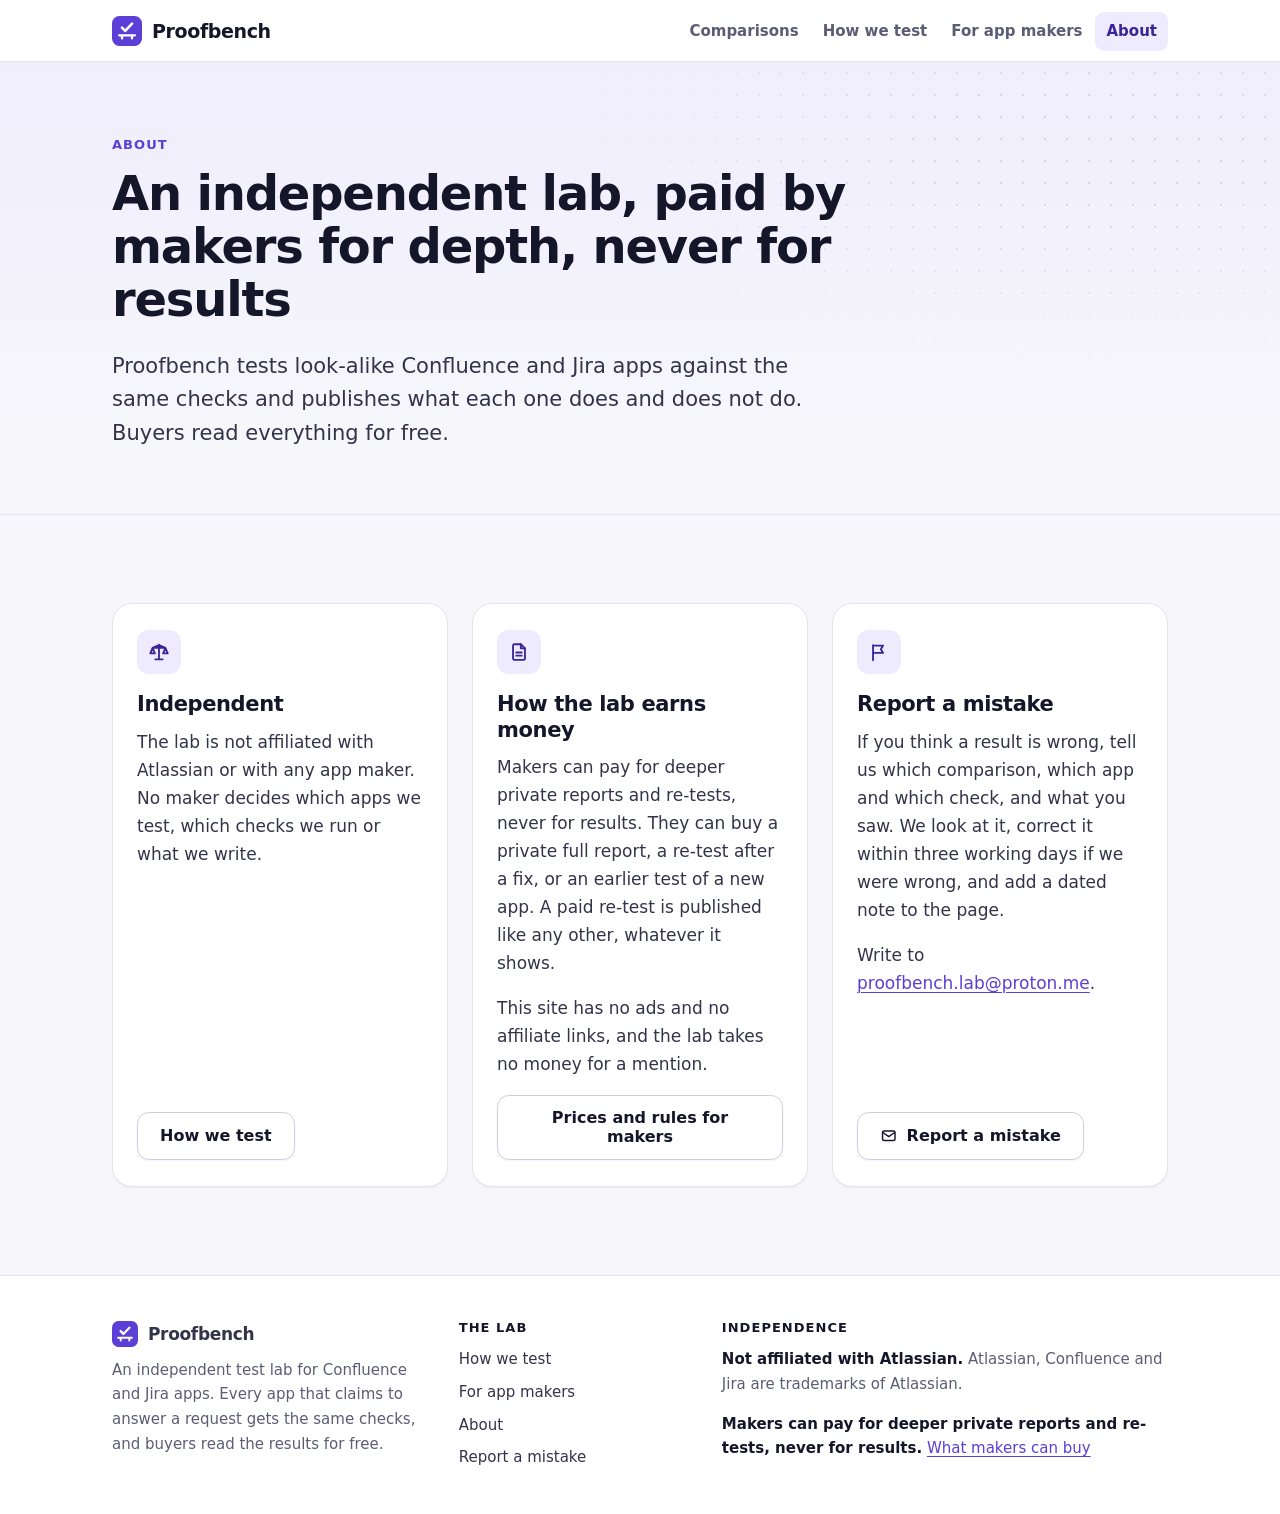
==== commit 2c9fdebd: "Jira comparison in progress; the lab now covers Confluence and Jira apps; edit restrictions testing " ====
--- a/about/index.html
+++ b/about/index.html
@@ -16,17 +16,18 @@
 <meta property="og:image" content="https://world-wide-nodes.github.io/App_Testing_Lab/assets/share-proofbench.png">
 <meta property="og:image:width" content="1200">
 <meta property="og:image:height" content="630">
-<meta property="og:image:alt" content="Proofbench: which Confluence app really does what you asked for? The same checks for every app, and results are never for sale.">
+<meta property="og:image:alt" content="Proofbench: which Confluence or Jira app really does what you asked for? The same checks for every app, and results are never for sale.">
 <meta name="twitter:card" content="summary_large_image">
 <meta name="twitter:image" content="https://world-wide-nodes.github.io/App_Testing_Lab/assets/share-proofbench.png">
-<meta name="twitter:image:alt" content="Proofbench: which Confluence app really does what you asked for? The same checks for every app, and results are never for sale.">
+<meta name="twitter:image:alt" content="Proofbench: which Confluence or Jira app really does what you asked for? The same checks for every app, and results are never for sale.">
 <meta name="twitter:title" content="About">
 <meta name="twitter:description" content="Who runs the lab, how it earns money and how to report a mistake.">
+<link rel="canonical" href="https://world-wide-nodes.github.io/App_Testing_Lab/about/">
 <link rel="icon" href="../assets/favicon.svg" type="image/svg+xml">
-<link rel="stylesheet" href="../assets/site.css">
+<link rel="stylesheet" href="../assets/site.css?v=d49eef5ddd">
 </head>
 <body>
-<svg xmlns="http://www.w3.org/2000/svg" class="sprite" aria-hidden="true" focusable="false">
+<svg xmlns="http://www.w3.org/2000/svg" class="sprite" width="0" height="0" style="position:absolute;width:0;height:0;overflow:hidden" aria-hidden="true" focusable="false">
   <symbol id="i-pass" viewBox="0 0 24 24"><path d="M5 12.5l4.5 4.5L19 7.5"/></symbol>
   <symbol id="i-partial" viewBox="0 0 24 24"><circle cx="12" cy="12" r="7.5"/><path d="M12 4.5a7.5 7.5 0 0 0 0 15z" fill="currentColor" stroke="none"/></symbol>
   <symbol id="i-fail" viewBox="0 0 24 24"><path d="M7 7l10 10M17 7L7 17"/></symbol>
@@ -56,7 +57,7 @@
 <a class="skip" href="#main">Skip to the content</a>
 <header class="top">
   <div class="wrap top-row">
-    <a class="brand" href="../"><svg class="brand-mark" viewBox="0 0 32 32" aria-hidden="true" focusable="false"><rect class="brand-tile" width="32" height="32" rx="8"/><g fill="none" stroke="#fff" stroke-linecap="round" stroke-linejoin="round"><path stroke-width="2.8" d="M10.6 12.4l3.5 3.5 7.3-7.7"/><path stroke-width="2.4" d="M7.5 20.6h17M10.7 20.6v3.3M21.3 20.6v3.3"/></g></svg><span>Proofbench</span></a>
+    <a class="brand" href="../"><svg class="brand-mark" width="28" height="28" viewBox="0 0 32 32" aria-hidden="true" focusable="false"><rect class="brand-tile" width="32" height="32" rx="8"/><g fill="none" stroke="#fff" stroke-linecap="round" stroke-linejoin="round"><path stroke-width="2.8" d="M10.6 12.4l3.5 3.5 7.3-7.7"/><path stroke-width="2.4" d="M7.5 20.6h17M10.7 20.6v3.3M21.3 20.6v3.3"/></g></svg><span>Proofbench</span></a>
     <nav class="site-nav" aria-label="Main">
       <ul class="nav">
         <li><a href="../">Comparisons</a></li>
@@ -72,21 +73,21 @@
   <div class="wrap">
     <p class="kicker">About</p>
     <h1>An independent lab, paid by makers for depth, never for results</h1>
-    <p class="lead">Proofbench tests look-alike Confluence apps against the same checks and publishes what each one does and does not do. Buyers read everything for free.</p>
+    <p class="lead">Proofbench tests look-alike Confluence and Jira apps against the same checks and publishes what each one does and does not do. Buyers read everything for free.</p>
   </div>
 </header>
 
 <section class="section">
   <div class="wrap about-grid">
     <section class="about-card" aria-labelledby="independent-title">
-      <span class="icon-tile"><svg class="icon" aria-hidden="true"><use href="#i-scale"/></svg></span>
+      <span class="icon-tile"><svg class="icon" width="20" height="20" aria-hidden="true"><use href="#i-scale"/></svg></span>
       <h2 id="independent-title">Independent</h2>
       <p>The lab is not affiliated with Atlassian or with any app maker. No maker decides which apps we test, which checks we run or what we write.</p>
       <a class="btn btn-secondary" href="../method/">How we test</a>
     </section>
 
     <section class="about-card" aria-labelledby="money-title">
-      <span class="icon-tile"><svg class="icon" aria-hidden="true"><use href="#i-report"/></svg></span>
+      <span class="icon-tile"><svg class="icon" width="20" height="20" aria-hidden="true"><use href="#i-report"/></svg></span>
       <h2 id="money-title">How the lab earns money</h2>
       <p>Makers can pay for deeper private reports and re-tests, never for results. They can buy a private full report, a re-test after a fix, or an earlier test of a new app. A paid re-test is published like any other, whatever it shows.</p>
       <p>This site has no ads and no affiliate links, and the lab takes no money for a mention.</p>
@@ -94,11 +95,11 @@
     </section>
 
     <section class="about-card" id="report" aria-labelledby="report-title">
-      <span class="icon-tile"><svg class="icon" aria-hidden="true"><use href="#i-flag"/></svg></span>
+      <span class="icon-tile"><svg class="icon" width="20" height="20" aria-hidden="true"><use href="#i-flag"/></svg></span>
       <h2 id="report-title">Report a mistake</h2>
       <p>If you think a result is wrong, tell us which comparison, which app and which check, and what you saw. We look at it, correct it within three working days if we were wrong, and add a dated note to the page.</p>
       <p>Write to <a href="mailto:proofbench.lab@proton.me">proofbench.lab@proton.me</a>.</p>
-      <a class="btn btn-secondary" href="mailto:proofbench.lab@proton.me?subject=Mistake%20report"><svg class="icon" aria-hidden="true"><use href="#i-mail"/></svg>Report a mistake</a>
+      <a class="btn btn-secondary" href="mailto:proofbench.lab@proton.me?subject=Mistake%20report"><svg class="icon" width="20" height="20" aria-hidden="true"><use href="#i-mail"/></svg>Report a mistake</a>
     </section>
   </div>
 </section>
@@ -107,8 +108,8 @@
 <footer class="foot">
   <div class="wrap foot-grid">
     <div>
-      <a class="brand" href="../"><svg class="brand-mark" viewBox="0 0 32 32" aria-hidden="true" focusable="false"><rect class="brand-tile" width="32" height="32" rx="8"/><g fill="none" stroke="#fff" stroke-linecap="round" stroke-linejoin="round"><path stroke-width="2.8" d="M10.6 12.4l3.5 3.5 7.3-7.7"/><path stroke-width="2.4" d="M7.5 20.6h17M10.7 20.6v3.3M21.3 20.6v3.3"/></g></svg><span>Proofbench</span></a>
-      <p>An independent test lab for Confluence apps. Every app that claims to answer a request gets the same checks, and buyers read the results for free.</p>
+      <a class="brand" href="../"><svg class="brand-mark" width="28" height="28" viewBox="0 0 32 32" aria-hidden="true" focusable="false"><rect class="brand-tile" width="32" height="32" rx="8"/><g fill="none" stroke="#fff" stroke-linecap="round" stroke-linejoin="round"><path stroke-width="2.8" d="M10.6 12.4l3.5 3.5 7.3-7.7"/><path stroke-width="2.4" d="M7.5 20.6h17M10.7 20.6v3.3M21.3 20.6v3.3"/></g></svg><span>Proofbench</span></a>
+      <p>An independent test lab for Confluence and Jira apps. Every app that claims to answer a request gets the same checks, and buyers read the results for free.</p>
     </div>
     <div>
       <h2>The lab</h2>
@@ -121,7 +122,7 @@
     </div>
     <div>
       <h2>Independence</h2>
-      <p><strong>Not affiliated with Atlassian.</strong> Atlassian and Confluence are trademarks of Atlassian.</p>
+      <p><strong>Not affiliated with Atlassian.</strong> Atlassian, Confluence and Jira are trademarks of Atlassian.</p>
       <p><strong>Makers can pay for deeper private reports and re-tests, never for results.</strong>
         <a href="../makers/">What makers can buy</a></p>
     </div>
--- a/assets/site.css
+++ b/assets/site.css
@@ -401,6 +401,14 @@
 @media (min-width: 640px) { .card-progress { padding: 32px; } }
 .card-progress h3 { font-size: clamp(1.3125rem, 1.2rem + 0.5vw, 1.625rem); margin-bottom: 8px; }
 .card-progress .request { color: var(--text-2); }
+/* On the home page the whole in-progress card is a link, as a published card is; the request
+   link inside it stays on top so it can still be followed. */
+.card-linked { transition: border-color 0.15s, box-shadow 0.15s, transform 0.15s; }
+.card-linked:hover { border-color: var(--brand-soft-2); box-shadow: var(--shadow-2); transform: translateY(-2px); }
+.card-linked h3 a { color: var(--text); text-decoration: none; }
+.card-linked h3 a::after { content: ""; position: absolute; inset: 0; border-radius: inherit; }
+.card-linked h3 a:hover { text-decoration: underline; }
+.card-linked .request a { position: relative; z-index: 1; }
 .progress-now { margin: 0 0 6px; padding: 12px 16px; border-radius: 12px; background: var(--surface-2);
   color: var(--text-2); }
 .progress-now strong { color: var(--text); }
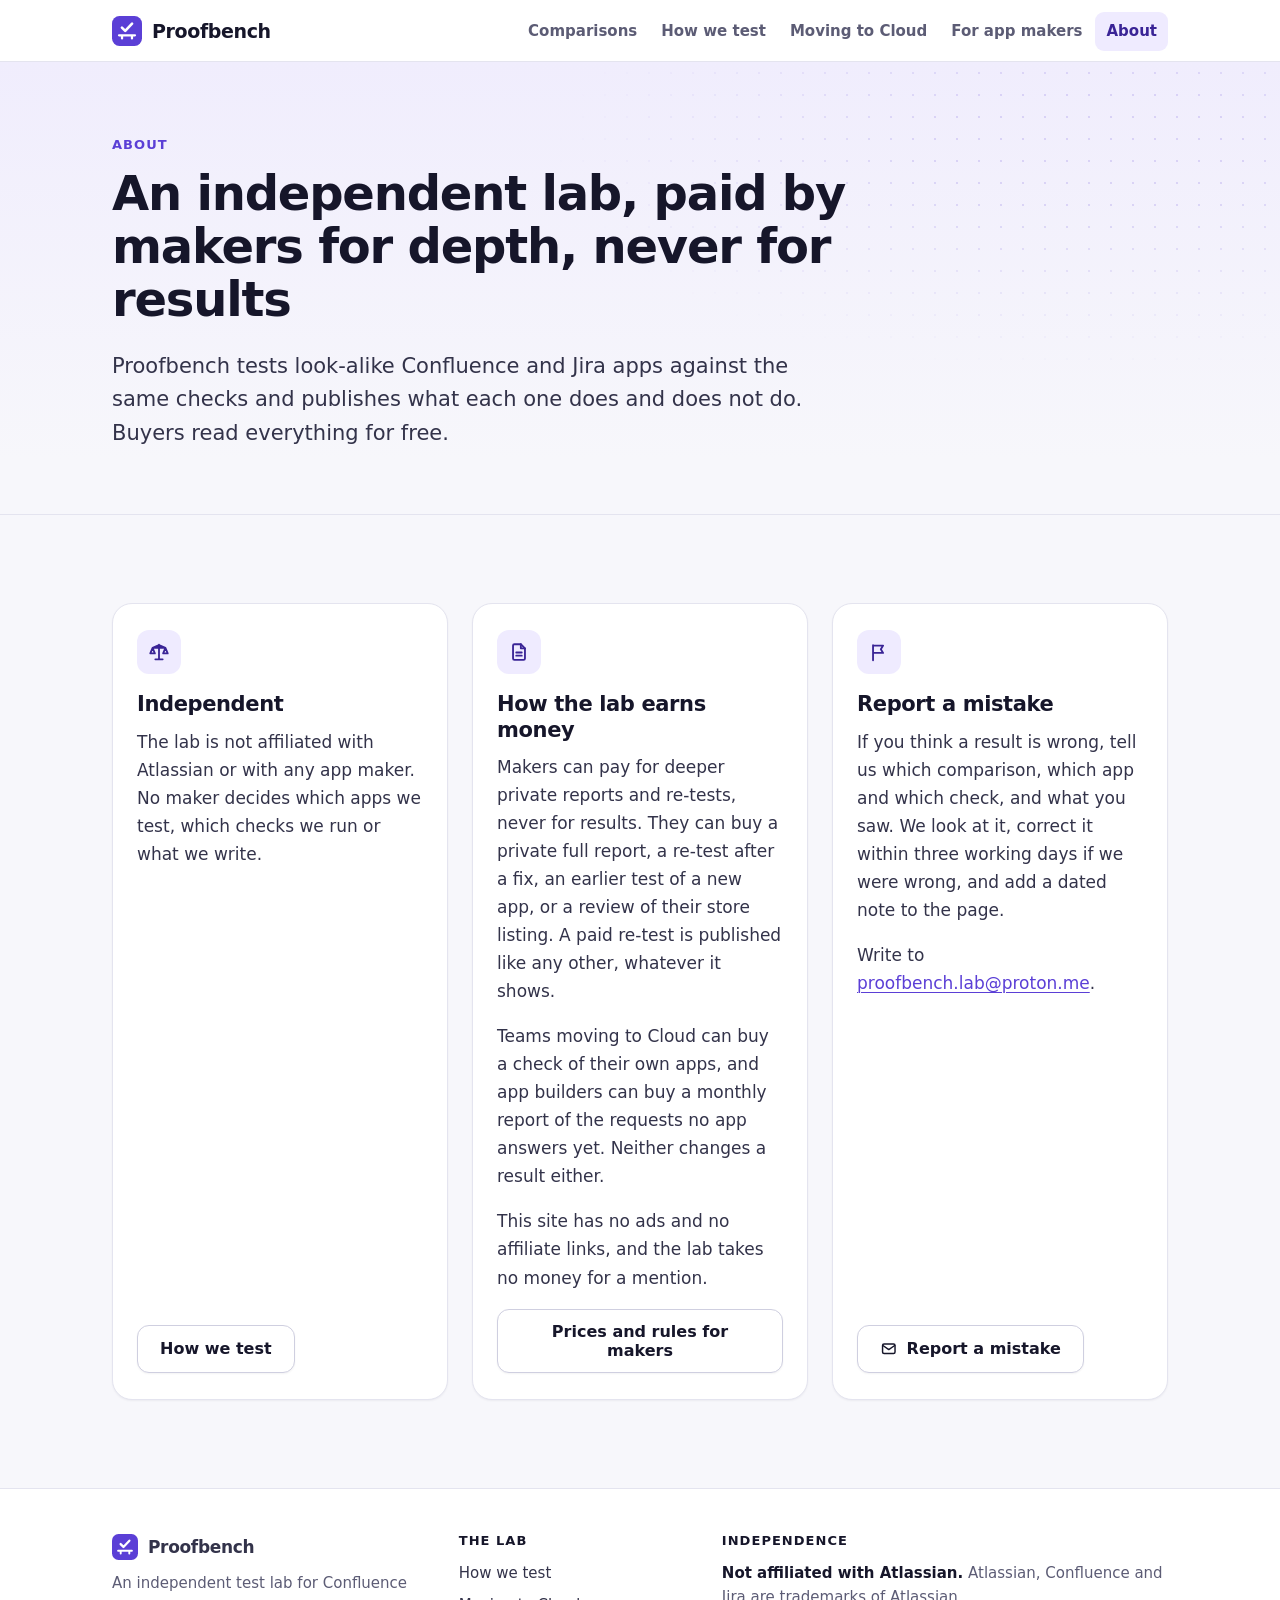
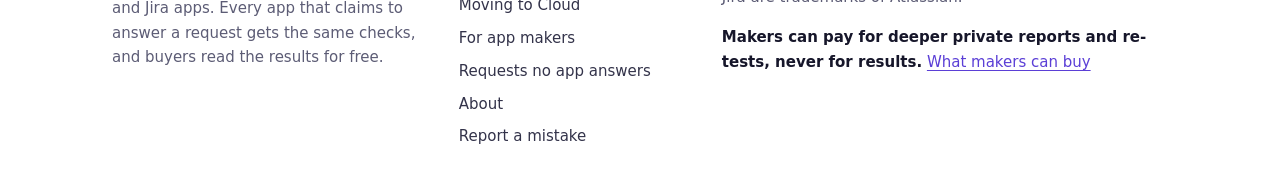
==== commit 99eb4293: "Add Moving to Cloud and the requests page, and the listing review offer" ====
--- a/about/index.html
+++ b/about/index.html
@@ -24,7 +24,7 @@
 <meta name="twitter:description" content="Who runs the lab, how it earns money and how to report a mistake.">
 <link rel="canonical" href="https://world-wide-nodes.github.io/App_Testing_Lab/about/">
 <link rel="icon" href="../assets/favicon.svg" type="image/svg+xml">
-<link rel="stylesheet" href="../assets/site.css?v=d49eef5ddd">
+<link rel="stylesheet" href="../assets/site.css?v=07ff1fd117">
 </head>
 <body>
 <svg xmlns="http://www.w3.org/2000/svg" class="sprite" width="0" height="0" style="position:absolute;width:0;height:0;overflow:hidden" aria-hidden="true" focusable="false">
@@ -61,7 +61,8 @@
     <nav class="site-nav" aria-label="Main">
       <ul class="nav">
         <li><a href="../">Comparisons</a></li>
-        <li><a href="../method/">How we test</a></li>
+        <li><a href="../method/"><span class="nav-long">How we test</span><span class="nav-short" aria-hidden="true">Method</span></a></li>
+        <li><a href="../moving-to-cloud/"><span class="nav-long">Moving to Cloud</span><span class="nav-short" aria-hidden="true">Cloud</span></a></li>
         <li><a href="../makers/"><span class="nav-long">For app makers</span><span class="nav-short" aria-hidden="true">Makers</span></a></li>
         <li><a href="../about/" aria-current="page">About</a></li>
       </ul>
@@ -89,7 +90,8 @@
     <section class="about-card" aria-labelledby="money-title">
       <span class="icon-tile"><svg class="icon" width="20" height="20" aria-hidden="true"><use href="#i-report"/></svg></span>
       <h2 id="money-title">How the lab earns money</h2>
-      <p>Makers can pay for deeper private reports and re-tests, never for results. They can buy a private full report, a re-test after a fix, or an earlier test of a new app. A paid re-test is published like any other, whatever it shows.</p>
+      <p>Makers can pay for deeper private reports and re-tests, never for results. They can buy a private full report, a re-test after a fix, an earlier test of a new app, or a review of their store listing. A paid re-test is published like any other, whatever it shows.</p>
+      <p>Teams moving to Cloud can buy a check of their own apps, and app builders can buy a monthly report of the requests no app answers yet. Neither changes a result either.</p>
       <p>This site has no ads and no affiliate links, and the lab takes no money for a mention.</p>
       <a class="btn btn-secondary" href="../makers/">Prices and rules for makers</a>
     </section>
@@ -115,7 +117,9 @@
       <h2>The lab</h2>
       <ul>
         <li><a href="../method/">How we test</a></li>
+        <li><a href="../moving-to-cloud/">Moving to Cloud</a></li>
         <li><a href="../makers/">For app makers</a></li>
+        <li><a href="../requests/">Requests no app answers</a></li>
         <li><a href="../about/">About</a></li>
         <li><a href="../about/#report">Report a mistake</a></li>
       </ul>
--- a/assets/site.css
+++ b/assets/site.css
@@ -489,11 +489,16 @@
 
 /* For app makers ---------------------------------------------------------------------- */
 .offers { display: grid; gap: 20px; }
-@media (min-width: 960px) { .offers { grid-template-columns: repeat(3, 1fr); } }
+@media (min-width: 720px) { .offers { grid-template-columns: repeat(2, 1fr); } }
+.offers.offers-one { grid-template-columns: minmax(0, 1fr); max-width: 30rem; }
 .offer { display: flex; flex-direction: column; padding: 26px 24px; border-radius: 22px;
   background: var(--surface); border: 1px solid var(--line); box-shadow: var(--shadow-2); }
 .offer h3 { font-size: 1.25rem; margin: 18px 0 4px; }
 .offer .price { margin: 0 0 6px; font-size: 2rem; font-weight: 750; letter-spacing: -0.02em; line-height: 1.2; }
+.offer .price .was { margin-right: 10px; font-size: 1.25rem; font-weight: 600; color: var(--muted);
+  text-decoration: line-through; text-decoration-thickness: 2px; }
+.offer .price-terms { align-self: flex-start; margin: 0 0 10px; padding: 3px 10px; border-radius: 999px;
+  background: var(--brand-soft); color: var(--brand-strong); font-size: 0.8125rem; font-weight: 650; }
 .offer .offer-what { color: var(--text-2); margin-bottom: 18px; }
 .offer .ticks { margin: 0 0 26px; font-size: 0.9688rem; }
 .offer .btn { margin-top: auto; width: 100%; }
@@ -696,3 +701,83 @@
 .corrections li { padding: 14px 18px; border-radius: var(--r); background: var(--surface);
   border: 1px solid var(--line); border-left: 4px solid var(--partial-line); }
 .corrections time { display: block; font-weight: 750; margin-bottom: 2px; }
+
+/* The badge dialog on a comparison page ------------------------------------------------- */
+.badge-dialog { width: min(34rem, calc(100vw - 32px)); max-height: calc(100vh - 32px);
+  padding: 22px 22px 24px; border: 1px solid var(--line); border-radius: var(--r-lg);
+  background: var(--surface); color: var(--text); box-shadow: var(--shadow-2); }
+.badge-dialog::backdrop { background: rgb(14 15 27 / 0.55); }
+.badge-dialog p { margin: 0 0 10px; }
+.badge-dialog button, .badge-dialog input, .badge-dialog textarea { font-family: inherit; }
+.badge-dialog button { cursor: pointer; -webkit-appearance: none; appearance: none; }
+.badge-dialog-head { display: flex; align-items: flex-start; justify-content: space-between;
+  gap: 12px; margin-bottom: 10px; }
+.badge-dialog h2 { margin: 0; font-size: 1.25rem; }
+.badge-dialog-close { flex: none; display: inline-flex; padding: 8px; border: 0;
+  border-radius: var(--r-sm); background: transparent; color: var(--muted); }
+.badge-dialog-close:hover { color: var(--text); background: var(--bg-tint); }
+.badge-dialog label { display: block; margin: 14px 0 6px; font-weight: 650; }
+.badge-code-row { display: flex; flex-wrap: wrap; gap: 10px; }
+.badge-code-row input { flex: 1 1 10rem; min-width: 0; min-height: 48px; padding: 10px 12px;
+  border: 1px solid var(--line-strong); border-radius: 12px; background: var(--bg);
+  color: var(--text); font: 600 1.0625rem/1.3 var(--mono); letter-spacing: 0.08em;
+  text-transform: uppercase; }
+.badge-code-row input::placeholder { color: var(--muted); letter-spacing: 0.08em; }
+.badge-code-row input:focus-visible, .badge-dialog textarea:focus-visible {
+  outline: 2px solid var(--brand); outline-offset: 1px; }
+.badge-error { margin: 12px 0 0; color: var(--fail-fg); font-weight: 600; }
+.badge-preview { display: flex; justify-content: center; padding: 24px 12px; margin: 4px 0 16px;
+  border: 1px solid var(--line); border-radius: var(--r); background: var(--bg-tint); }
+.badge-preview img { max-width: 100%; height: auto; }
+.badge-dialog textarea { display: block; width: 100%; padding: 10px 12px;
+  border: 1px solid var(--line-strong); border-radius: var(--r-sm); background: var(--bg);
+  color: var(--text); font: 0.8125rem/1.5 var(--mono); resize: vertical; }
+.badge-copy-row { display: flex; flex-wrap: wrap; align-items: center; gap: 12px; margin: 10px 0 14px; }
+.badge-copy-row .note { margin: 0; }
+
+/* Moving to Cloud and the requests report ------------------------------------------- */
+.offer-band { display: grid; gap: 28px; }
+@media (min-width: 960px) {
+  .offer-band { grid-template-columns: minmax(0, 1.15fr) minmax(0, 0.85fr); gap: 56px;
+    align-items: start; }
+}
+.offer-band .numbered, .offer-band .ticks { margin-bottom: 18px; }
+.table-title { margin: 32px 0 12px; font-size: 1.25rem; }
+.section-head + .table-title { margin-top: 8px; }
+.matrix.table-scroll { overflow-x: auto; }
+.data-table { width: 100%; min-width: 640px; border-collapse: collapse; overflow-wrap: normal; }
+.data-table th, .data-table td { padding: 12px; text-align: left; vertical-align: top;
+  border-bottom: 1px solid var(--line); }
+.data-table thead th { background: var(--surface-2); font-size: 0.8125rem; font-weight: 600;
+  color: var(--muted); vertical-align: bottom; line-height: 1.35; }
+.data-table tbody tr:last-child > * { border-bottom: 0; }
+.data-table tbody th { font-weight: 600; }
+.data-table tbody th a { color: var(--text); font-weight: 700; }
+.data-table .rank { width: 2.5rem; color: var(--muted); font-variant-numeric: tabular-nums; }
+.data-table .num { text-align: right; white-space: nowrap; font-variant-numeric: tabular-nums; }
+.data-table .req-title { display: block; margin-top: 2px; font-weight: 500; color: var(--text-2); }
+.data-table .also { display: block; margin-top: 6px; font-size: 0.875rem; }
+.data-table .pill { white-space: nowrap; }
+@media (min-width: 900px) {
+  .data-table th:first-child, .data-table td:first-child { padding-left: 20px; }
+  .data-table th:last-child, .data-table td:last-child { padding-right: 20px; }
+}
+.table-scroll + .note { margin-top: 16px; }
+@media (max-width: 699px) {
+  .data-table { min-width: 0; }
+  .data-table thead { position: absolute; width: 1px; height: 1px; overflow: hidden;
+    clip: rect(0 0 0 0); }
+  .data-table, .data-table tbody { display: block; }
+  .data-table tr { display: grid; grid-template-columns: auto minmax(0, 1fr); gap: 8px 10px;
+    padding: 14px 16px; border-bottom: 1px solid var(--line); }
+  .data-table tbody tr:last-child { border-bottom: 0; }
+  .data-table th, .data-table td { padding: 0; border: 0; }
+  .data-table tbody th { grid-column: 1 / -1; }
+  .data-table td.rank + th { grid-column: auto; }
+  .data-table .rank { width: auto; }
+  .data-table td[data-label] { grid-column: 1 / -1; display: flex; flex-wrap: wrap; gap: 4px 10px;
+    align-items: baseline; text-align: left; }
+  .data-table td[data-label]::before { content: attr(data-label); min-width: 7.5rem;
+    font-size: 0.8125rem; color: var(--muted); }
+}
+.cloud-callout { margin-top: 28px; }
